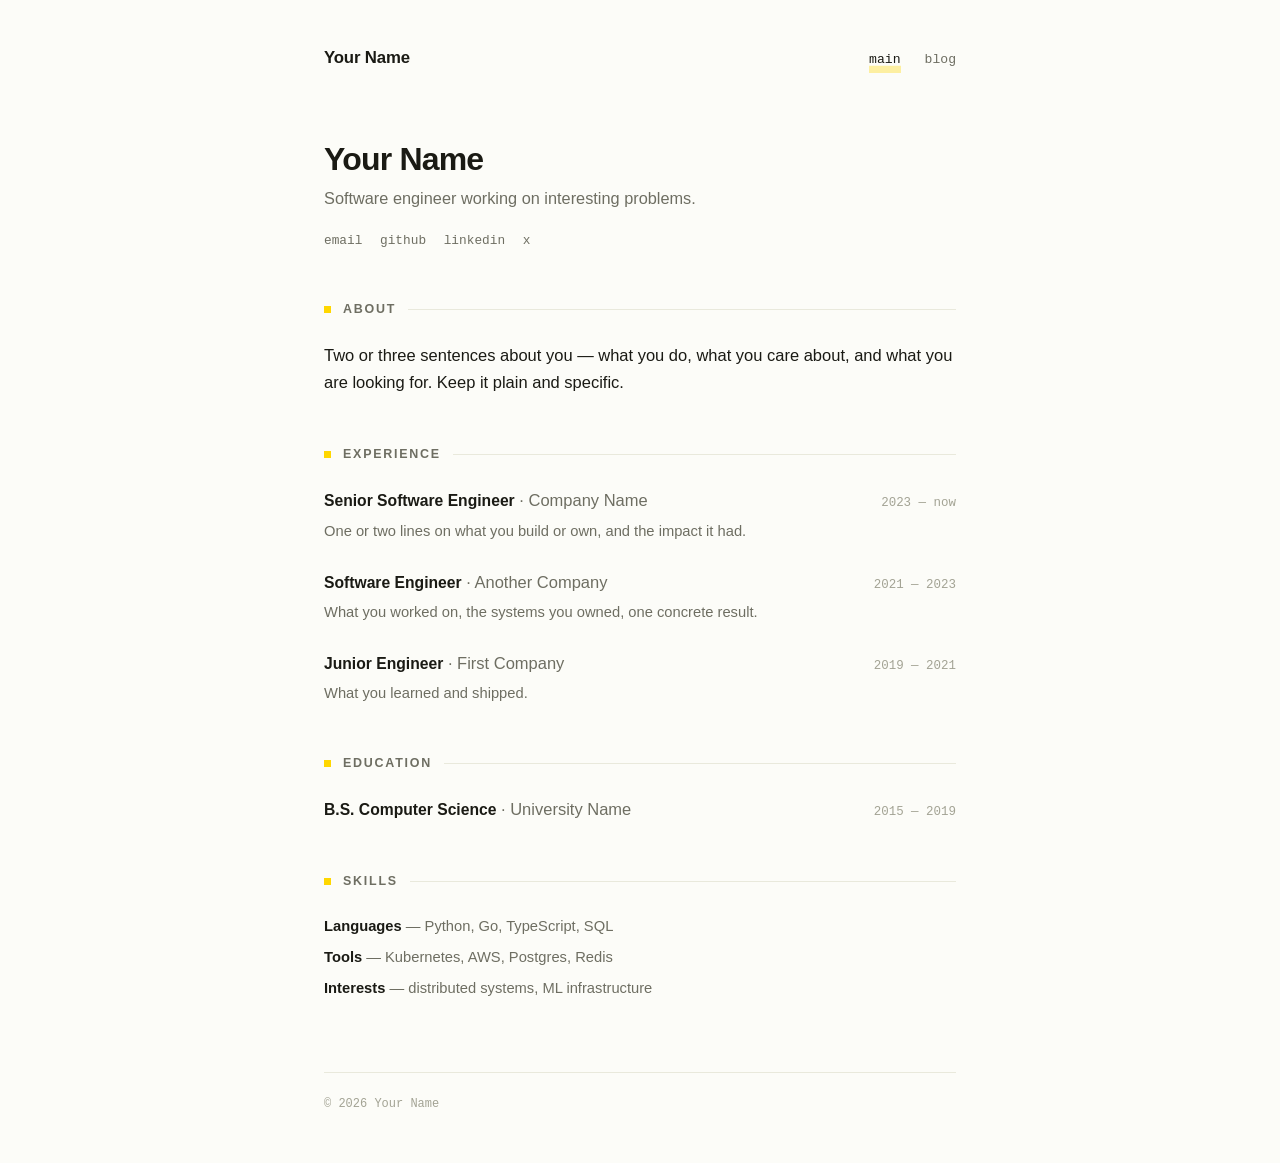
==== index.html @ 583d313d "Personal site: CV + blog + local dev terminal" ====
<!DOCTYPE html>
<!-- Generated from site.json by build.py — do not edit by hand.
     Use ./dev.sh (local dev terminal) or edit site.json + run: python3 build.py -->
<html lang="en">
<head>
  <meta charset="UTF-8">
  <meta name="viewport" content="width=device-width, initial-scale=1.0">
  <title>Your Name</title>
  <meta name="description" content="Your Name — Software engineer working on interesting problems.">
  <link rel="stylesheet" href="style.css">
  <link rel="icon" href="data:image/svg+xml,<svg xmlns='http://www.w3.org/2000/svg' viewBox='0 0 100 100'><rect width='100' height='100' fill='%23ffd700'/></svg>">
</head>
<body>
  <div class="container">

    <header class="site-header">
      <a class="site-name" href="index.html">Your Name</a>
      <nav class="site-nav">
        <a href="index.html" class="active">main</a>
        <a href="blog.html">blog</a>
      </nav>
    </header>

    <main>
      <div class="intro">
        <h1>Your Name</h1>
        <p class="tagline">Software engineer working on interesting problems.</p>
        <div class="contact">
          <a href="mailto:you@example.com">email</a>
          <a href="https://github.com/georgeghpage">github</a>
          <a href="https://linkedin.com/in/yourname">linkedin</a>
          <a href="https://x.com/yourname">x</a>
        </div>
      </div>

      <section>
        <h2 class="section-title">About</h2>
        <p>Two or three sentences about you — what you do, what you care about, and what you are looking for. Keep it plain and specific.</p>
      </section>

      <section>
        <h2 class="section-title">Experience</h2>

        <div class="entry">
          <div class="entry-head">
            <div>
              <span class="entry-title">Senior Software Engineer</span>
              <span class="entry-org">· Company Name</span>
            </div>
            <span class="entry-date">2023 — now</span>
          </div>
          <p>One or two lines on what you build or own, and the impact it had.</p>
        </div>

        <div class="entry">
          <div class="entry-head">
            <div>
              <span class="entry-title">Software Engineer</span>
              <span class="entry-org">· Another Company</span>
            </div>
            <span class="entry-date">2021 — 2023</span>
          </div>
          <p>What you worked on, the systems you owned, one concrete result.</p>
        </div>

        <div class="entry">
          <div class="entry-head">
            <div>
              <span class="entry-title">Junior Engineer</span>
              <span class="entry-org">· First Company</span>
            </div>
            <span class="entry-date">2019 — 2021</span>
          </div>
          <p>What you learned and shipped.</p>
        </div>
      </section>

      <section>
        <h2 class="section-title">Education</h2>

        <div class="entry">
          <div class="entry-head">
            <div>
              <span class="entry-title">B.S. Computer Science</span>
              <span class="entry-org">· University Name</span>
            </div>
            <span class="entry-date">2015 — 2019</span>
          </div>
        </div>
      </section>

      <section class="skills">
        <h2 class="section-title">Skills</h2>
        <p><strong>Languages</strong> — Python, Go, TypeScript, SQL</p>
        <p><strong>Tools</strong> — Kubernetes, AWS, Postgres, Redis</p>
        <p><strong>Interests</strong> — distributed systems, ML infrastructure</p>
      </section>
    </main>

    <footer class="site-footer">
      © 2026 Your Name
    </footer>

  </div>
</body>
</html>
---- style.css ----
/* ============================================================
   Single stylesheet for the whole site.
   Palette: warm paper white + Hermes gold (#ffd700).
   No JavaScript, no webfonts — system fonts only.
   ============================================================ */

:root {
  --bg: #fcfcf8;                 /* warm paper white */
  --ink: #1a1a14;                /* near-black text */
  --muted: #6e6e62;              /* secondary text */
  --faint: #a3a394;              /* dates, footer */
  --line: #e9e9dc;               /* hairlines */
  --accent: #ffd700;             /* hermes gold */
  --accent-soft: rgba(255, 215, 0, 0.35);
  --accent-ink: #8a6d00;         /* gold dark enough for text */
  --code-bg: #f5f5ea;
  --sans: -apple-system, BlinkMacSystemFont, "Segoe UI", Roboto,
          "Helvetica Neue", Arial, sans-serif;
  --mono: ui-monospace, "SF Mono", SFMono-Regular, Menlo, Consolas,
          "Liberation Mono", monospace;
}

*, *::before, *::after { box-sizing: border-box; }

body {
  margin: 0;
  background: var(--bg);
  color: var(--ink);
  font-family: var(--sans);
  font-size: 16.5px;
  line-height: 1.65;
  text-rendering: optimizeLegibility;
  -webkit-text-size-adjust: 100%;
}

::selection { background: var(--accent-soft); }

.container {
  max-width: 42rem;
  margin: 0 auto;
  padding: 0 1.25rem;
}

/* ---------- header / nav ---------- */

.site-header {
  display: flex;
  justify-content: space-between;
  align-items: baseline;
  padding: 2.75rem 0 1.75rem;
}

.site-name {
  font-weight: 650;
  font-size: 1.05rem;
  letter-spacing: -0.01em;
  color: var(--ink);
  text-decoration: none;
}

.site-nav { display: flex; gap: 1.5rem; }

.site-nav a {
  font-family: var(--mono);
  font-size: 0.82rem;
  color: var(--muted);
  text-decoration: none;
  padding-bottom: 2px;
}

.site-nav a:hover,
.site-nav a.active {
  color: var(--ink);
  box-shadow: inset 0 -0.55em 0 var(--accent-soft);
}

/* ---------- shared typography ---------- */

h1, h2, h3 { margin: 0; }

p { margin: 0 0 1rem; }

a {
  color: var(--ink);
  text-decoration-color: var(--faint);
  text-underline-offset: 3px;
}
a:hover { color: var(--accent-ink); text-decoration-color: var(--accent-ink); }

a:focus-visible {
  outline: 2px solid var(--accent-ink);
  outline-offset: 2px;
  border-radius: 2px;
}

/* ---------- cv page ---------- */

.intro { margin-top: 2.5rem; }

.intro h1 {
  font-size: 2rem;
  font-weight: 700;
  letter-spacing: -0.025em;
  line-height: 1.15;
}

.intro .tagline {
  margin-top: 0.5rem;
  color: var(--muted);
  font-size: 1.02rem;
}

.contact {
  margin-top: 1.1rem;
  display: flex;
  flex-wrap: wrap;
  gap: 0.35rem 1.1rem;
  font-family: var(--mono);
  font-size: 0.8rem;
}

.contact a { color: var(--muted); text-decoration: none; }
.contact a:hover { color: var(--ink); box-shadow: inset 0 -0.55em 0 var(--accent-soft); }

section { margin-top: 3rem; }

.section-title {
  display: flex;
  align-items: center;
  gap: 0.75rem;
  font-size: 0.78rem;
  font-weight: 600;
  text-transform: uppercase;
  letter-spacing: 0.14em;
  color: var(--muted);
  margin-bottom: 1.4rem;
}

.section-title::before {
  content: "";
  width: 7px;
  height: 7px;
  background: var(--accent);
  flex: none;
}

.section-title::after {
  content: "";
  flex: 1;
  height: 1px;
  background: var(--line);
}

.entry { margin-bottom: 1.6rem; }
.entry:last-child { margin-bottom: 0; }

.entry-head {
  display: flex;
  justify-content: space-between;
  align-items: baseline;
  gap: 1rem;
  flex-wrap: wrap;
}

.entry-title { font-weight: 600; font-size: 0.98rem; }
.entry-org { color: var(--muted); font-weight: 400; }

.entry-date {
  font-family: var(--mono);
  font-size: 0.78rem;
  color: var(--faint);
  white-space: nowrap;
}

.entry p {
  margin: 0.25rem 0 0;
  color: var(--muted);
  font-size: 0.92rem;
  max-width: 36rem;
}

.skills p { color: var(--muted); font-size: 0.92rem; margin-bottom: 0.4rem; }
.skills strong { color: var(--ink); font-weight: 600; }

/* ---------- blog index ---------- */

.post-list { list-style: none; margin: 0; padding: 0; }

.post-list li {
  display: flex;
  align-items: baseline;
  gap: 1.1rem;
  padding: 0.45rem 0;
}

.post-list time {
  font-family: var(--mono);
  font-size: 0.78rem;
  color: var(--faint);
  white-space: nowrap;
}

.post-list a { color: var(--ink); text-decoration: none; }
.post-list a:hover { box-shadow: inset 0 -0.55em 0 var(--accent-soft); }

/* ---------- blog post page ---------- */

.post-header { margin: 2.5rem 0 2.25rem; }

.post-header h1 {
  font-size: 1.65rem;
  font-weight: 700;
  letter-spacing: -0.02em;
  line-height: 1.25;
}

.post-header time {
  display: block;
  margin-top: 0.6rem;
  font-family: var(--mono);
  font-size: 0.78rem;
  color: var(--faint);
}

.post-body h2 { font-size: 1.15rem; font-weight: 650; margin: 2.25rem 0 0.75rem; }
.post-body h3 { font-size: 1rem; font-weight: 650; margin: 1.75rem 0 0.5rem; }
.post-body p { color: #3d3d34; }
.post-body ul, .post-body ol { padding-left: 1.4rem; margin: 0 0 1rem; color: #3d3d34; }
.post-body li { margin-bottom: 0.3rem; }

code {
  font-family: var(--mono);
  font-size: 0.85em;
  background: var(--code-bg);
  padding: 0.15em 0.35em;
  border-radius: 4px;
}

pre {
  background: var(--code-bg);
  padding: 0.9rem 1.1rem;
  border-radius: 6px;
  overflow-x: auto;
  font-size: 0.82rem;
  line-height: 1.55;
}
pre code { background: none; padding: 0; }

blockquote {
  margin: 0 0 1rem;
  padding: 0.1rem 0 0.1rem 1rem;
  border-left: 2px solid var(--accent);
  color: var(--muted);
}

hr { border: none; border-top: 1px solid var(--line); margin: 2.5rem 0; }

img { max-width: 100%; height: auto; }

/* ---------- footer ---------- */

.site-footer {
  margin-top: 4.5rem;
  padding: 1.4rem 0 3rem;
  border-top: 1px solid var(--line);
  font-family: var(--mono);
  font-size: 0.75rem;
  color: var(--faint);
}

/* ---------- print (one-page PDF of the cv) ---------- */

@media print {
  .site-nav, .site-footer { display: none; }
  body { font-size: 12pt; background: #fff; }
  .container { max-width: none; }
  a { color: inherit; text-decoration: none; }
  section { margin-top: 1.6rem; }
}
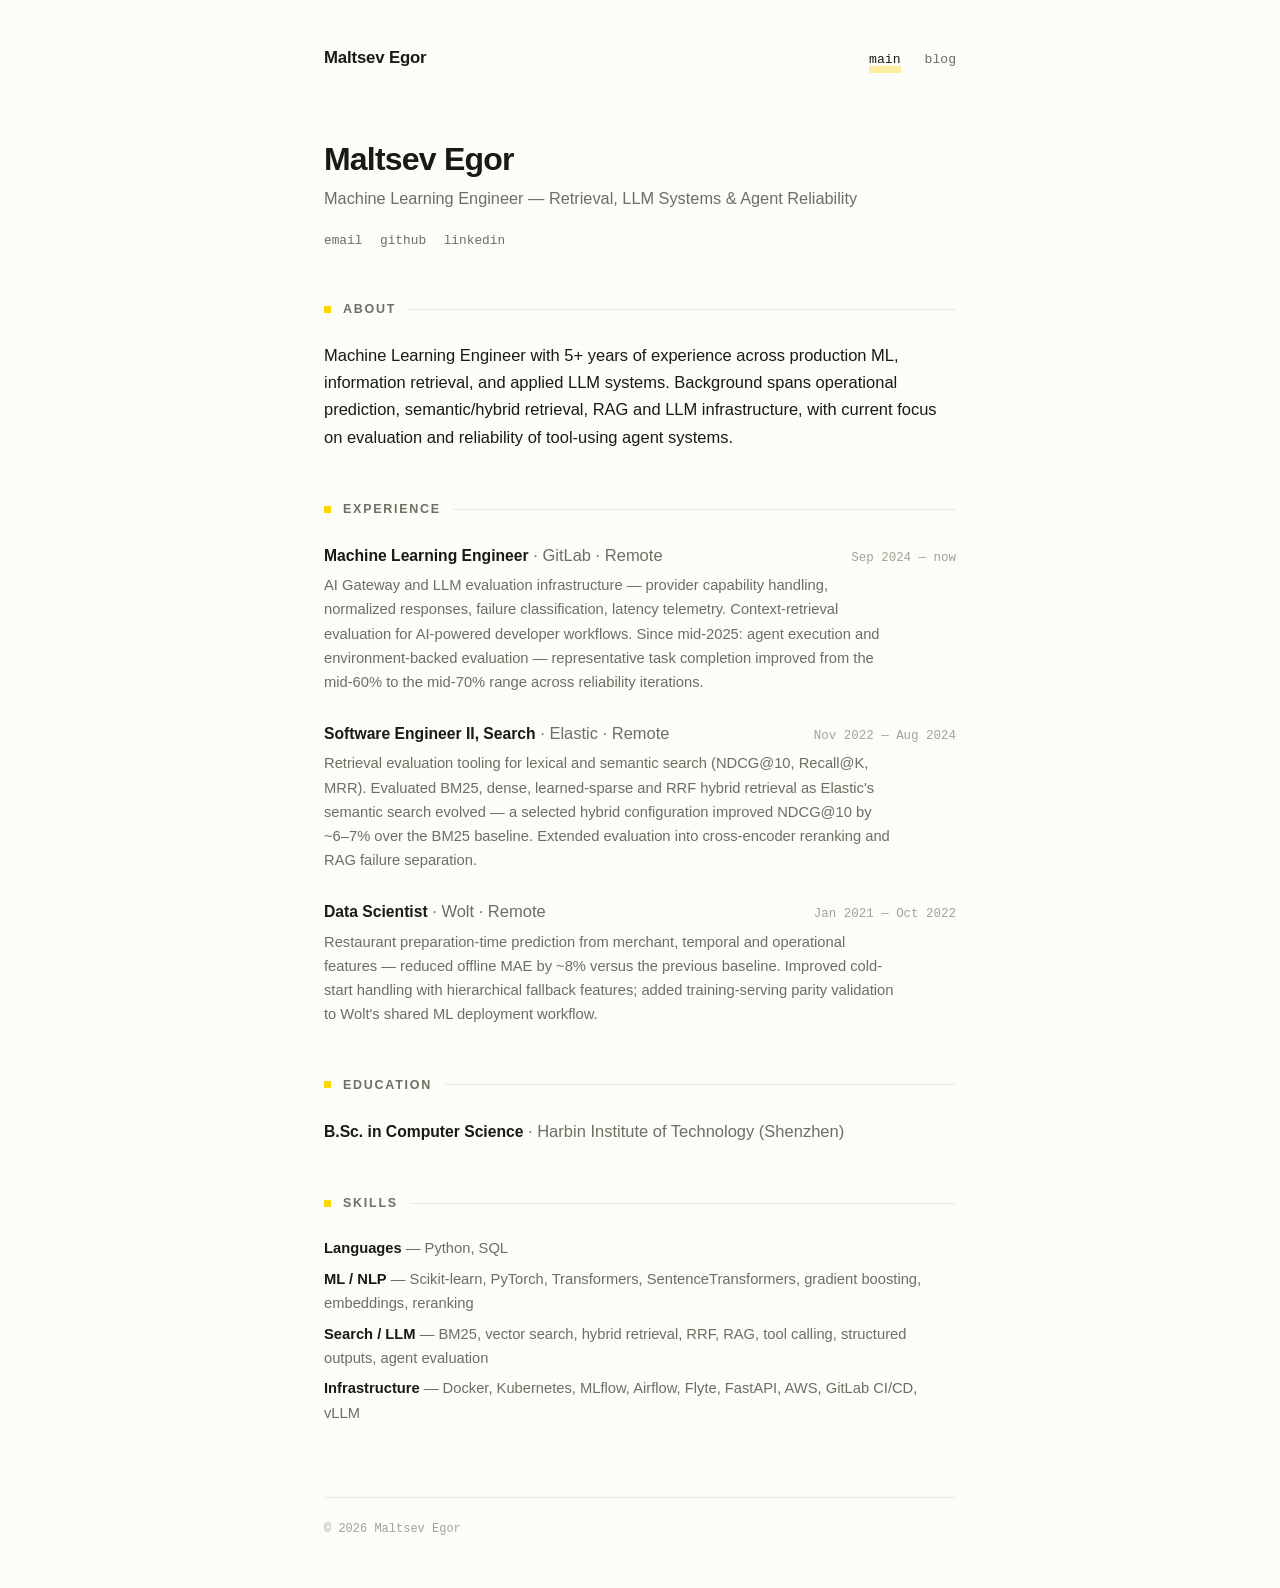
==== commit 1d232e81: "Fill CV from PDF (Maltsev Egor) + posts writing desk" ====
--- a/index.html
+++ b/index.html
@@ -5,8 +5,8 @@
 <head>
   <meta charset="UTF-8">
   <meta name="viewport" content="width=device-width, initial-scale=1.0">
-  <title>Your Name</title>
-  <meta name="description" content="Your Name — Software engineer working on interesting problems.">
+  <title>Maltsev Egor</title>
+  <meta name="description" content="Maltsev Egor — Machine Learning Engineer — Retrieval, LLM Systems &amp; Agent Reliability">
   <link rel="stylesheet" href="style.css">
   <link rel="icon" href="data:image/svg+xml,<svg xmlns='http://www.w3.org/2000/svg' viewBox='0 0 100 100'><rect width='100' height='100' fill='%23ffd700'/></svg>">
 </head>
@@ -14,7 +14,7 @@
   <div class="container">
 
     <header class="site-header">
-      <a class="site-name" href="index.html">Your Name</a>
+      <a class="site-name" href="index.html">Maltsev Egor</a>
       <nav class="site-nav">
         <a href="index.html" class="active">main</a>
         <a href="blog.html">blog</a>
@@ -23,19 +23,18 @@
 
     <main>
       <div class="intro">
-        <h1>Your Name</h1>
-        <p class="tagline">Software engineer working on interesting problems.</p>
+        <h1>Maltsev Egor</h1>
+        <p class="tagline">Machine Learning Engineer — Retrieval, LLM Systems &amp; Agent Reliability</p>
         <div class="contact">
-          <a href="mailto:you@example.com">email</a>
+          <a href="mailto:maltsev.work@yahoo.com">email</a>
           <a href="https://github.com/georgeghpage">github</a>
-          <a href="https://linkedin.com/in/yourname">linkedin</a>
-          <a href="https://x.com/yourname">x</a>
+          <a href="https://www.linkedin.com/in/georgemaltsev">linkedin</a>
         </div>
       </div>
 
       <section>
         <h2 class="section-title">About</h2>
-        <p>Two or three sentences about you — what you do, what you care about, and what you are looking for. Keep it plain and specific.</p>
+        <p>Machine Learning Engineer with 5+ years of experience across production ML, information retrieval, and applied LLM systems. Background spans operational prediction, semantic/hybrid retrieval, RAG and LLM infrastructure, with current focus on evaluation and reliability of tool-using agent systems.</p>
       </section>
 
       <section>
@@ -44,34 +43,34 @@
         <div class="entry">
           <div class="entry-head">
             <div>
-              <span class="entry-title">Senior Software Engineer</span>
-              <span class="entry-org">· Company Name</span>
+              <span class="entry-title">Machine Learning Engineer</span>
+              <span class="entry-org">· GitLab · Remote</span>
             </div>
-            <span class="entry-date">2023 — now</span>
+            <span class="entry-date">Sep 2024 — now</span>
           </div>
-          <p>One or two lines on what you build or own, and the impact it had.</p>
+          <p>AI Gateway and LLM evaluation infrastructure — provider capability handling, normalized responses, failure classification, latency telemetry. Context-retrieval evaluation for AI-powered developer workflows. Since mid-2025: agent execution and environment-backed evaluation — representative task completion improved from the mid-60% to the mid-70% range across reliability iterations.</p>
         </div>
 
         <div class="entry">
           <div class="entry-head">
             <div>
-              <span class="entry-title">Software Engineer</span>
-              <span class="entry-org">· Another Company</span>
+              <span class="entry-title">Software Engineer II, Search</span>
+              <span class="entry-org">· Elastic · Remote</span>
             </div>
-            <span class="entry-date">2021 — 2023</span>
+            <span class="entry-date">Nov 2022 — Aug 2024</span>
           </div>
-          <p>What you worked on, the systems you owned, one concrete result.</p>
+          <p>Retrieval evaluation tooling for lexical and semantic search (NDCG@10, Recall@K, MRR). Evaluated BM25, dense, learned-sparse and RRF hybrid retrieval as Elastic&#x27;s semantic search evolved — a selected hybrid configuration improved NDCG@10 by ~6–7% over the BM25 baseline. Extended evaluation into cross-encoder reranking and RAG failure separation.</p>
         </div>
 
         <div class="entry">
           <div class="entry-head">
             <div>
-              <span class="entry-title">Junior Engineer</span>
-              <span class="entry-org">· First Company</span>
+              <span class="entry-title">Data Scientist</span>
+              <span class="entry-org">· Wolt · Remote</span>
             </div>
-            <span class="entry-date">2019 — 2021</span>
+            <span class="entry-date">Jan 2021 — Oct 2022</span>
           </div>
-          <p>What you learned and shipped.</p>
+          <p>Restaurant preparation-time prediction from merchant, temporal and operational features — reduced offline MAE by ~8% versus the previous baseline. Improved cold-start handling with hierarchical fallback features; added training-serving parity validation to Wolt&#x27;s shared ML deployment workflow.</p>
         </div>
       </section>
 
@@ -81,24 +80,25 @@
         <div class="entry">
           <div class="entry-head">
             <div>
-              <span class="entry-title">B.S. Computer Science</span>
-              <span class="entry-org">· University Name</span>
+              <span class="entry-title">B.Sc. in Computer Science</span>
+              <span class="entry-org">· Harbin Institute of Technology (Shenzhen)</span>
             </div>
-            <span class="entry-date">2015 — 2019</span>
+            <span class="entry-date"></span>
           </div>
         </div>
       </section>
 
       <section class="skills">
         <h2 class="section-title">Skills</h2>
-        <p><strong>Languages</strong> — Python, Go, TypeScript, SQL</p>
-        <p><strong>Tools</strong> — Kubernetes, AWS, Postgres, Redis</p>
-        <p><strong>Interests</strong> — distributed systems, ML infrastructure</p>
+        <p><strong>Languages</strong> — Python, SQL</p>
+        <p><strong>ML / NLP</strong> — Scikit-learn, PyTorch, Transformers, SentenceTransformers, gradient boosting, embeddings, reranking</p>
+        <p><strong>Search / LLM</strong> — BM25, vector search, hybrid retrieval, RRF, RAG, tool calling, structured outputs, agent evaluation</p>
+        <p><strong>Infrastructure</strong> — Docker, Kubernetes, MLflow, Airflow, Flyte, FastAPI, AWS, GitLab CI/CD, vLLM</p>
       </section>
     </main>
 
     <footer class="site-footer">
-      © 2026 Your Name
+      © 2026 Maltsev Egor
     </footer>
 
   </div>
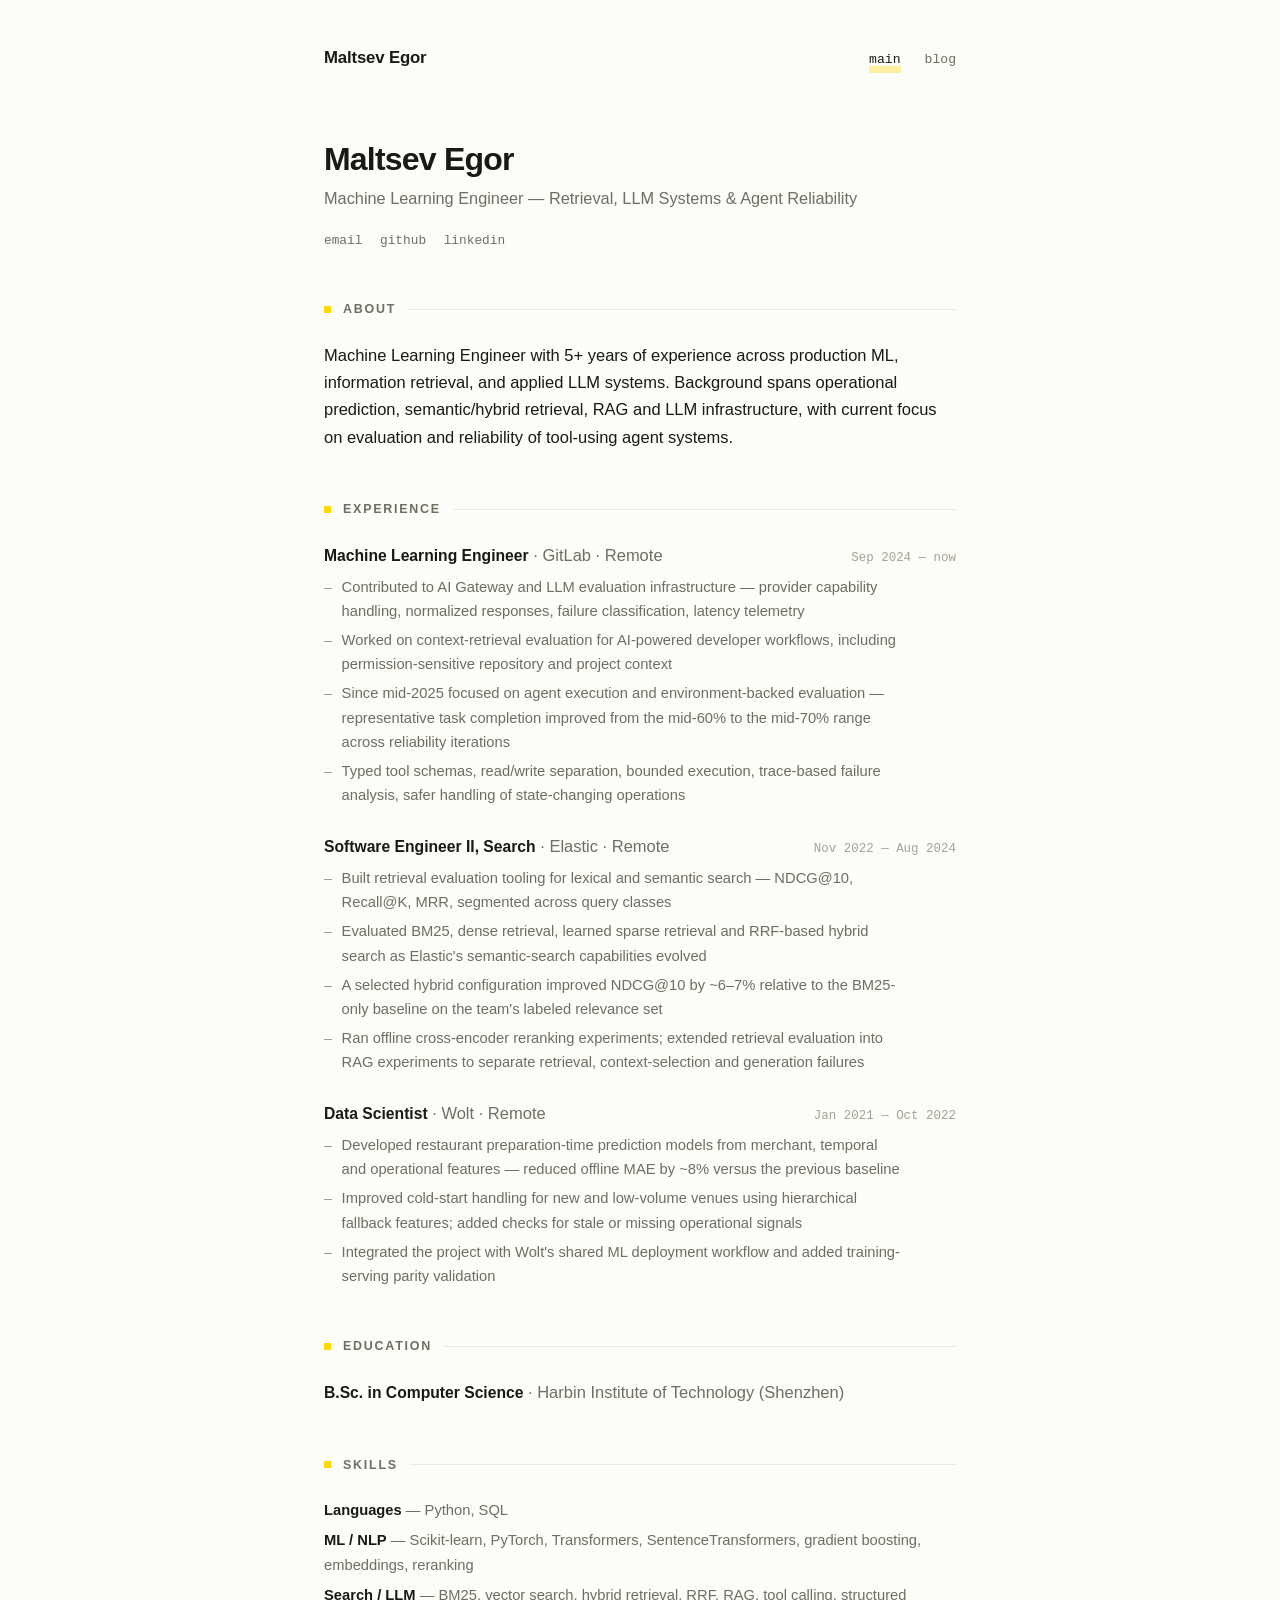
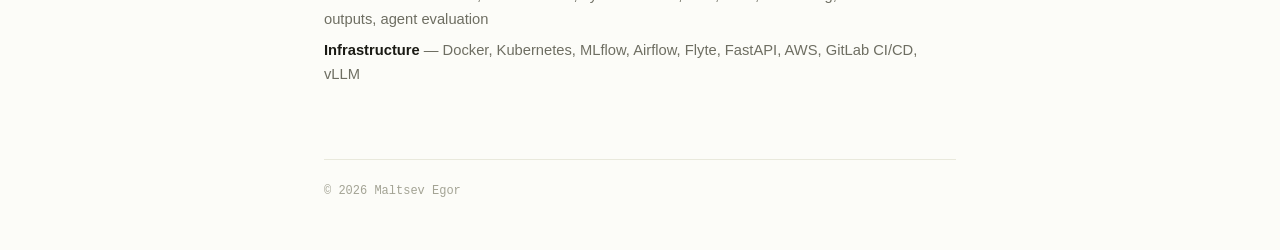
==== commit 9e97d537: "Role descriptions as bullet points" ====
--- a/index.html
+++ b/index.html
@@ -48,7 +48,12 @@
             </div>
             <span class="entry-date">Sep 2024 — now</span>
           </div>
-          <p>AI Gateway and LLM evaluation infrastructure — provider capability handling, normalized responses, failure classification, latency telemetry. Context-retrieval evaluation for AI-powered developer workflows. Since mid-2025: agent execution and environment-backed evaluation — representative task completion improved from the mid-60% to the mid-70% range across reliability iterations.</p>
+          <ul class="entry-points">
+            <li>Contributed to AI Gateway and LLM evaluation infrastructure — provider capability handling, normalized responses, failure classification, latency telemetry</li>
+            <li>Worked on context-retrieval evaluation for AI-powered developer workflows, including permission-sensitive repository and project context</li>
+            <li>Since mid-2025 focused on agent execution and environment-backed evaluation — representative task completion improved from the mid-60% to the mid-70% range across reliability iterations</li>
+            <li>Typed tool schemas, read/write separation, bounded execution, trace-based failure analysis, safer handling of state-changing operations</li>
+          </ul>
         </div>
 
         <div class="entry">
@@ -59,7 +64,12 @@
             </div>
             <span class="entry-date">Nov 2022 — Aug 2024</span>
           </div>
-          <p>Retrieval evaluation tooling for lexical and semantic search (NDCG@10, Recall@K, MRR). Evaluated BM25, dense, learned-sparse and RRF hybrid retrieval as Elastic&#x27;s semantic search evolved — a selected hybrid configuration improved NDCG@10 by ~6–7% over the BM25 baseline. Extended evaluation into cross-encoder reranking and RAG failure separation.</p>
+          <ul class="entry-points">
+            <li>Built retrieval evaluation tooling for lexical and semantic search — NDCG@10, Recall@K, MRR, segmented across query classes</li>
+            <li>Evaluated BM25, dense retrieval, learned sparse retrieval and RRF-based hybrid search as Elastic&#x27;s semantic-search capabilities evolved</li>
+            <li>A selected hybrid configuration improved NDCG@10 by ~6–7% relative to the BM25-only baseline on the team&#x27;s labeled relevance set</li>
+            <li>Ran offline cross-encoder reranking experiments; extended retrieval evaluation into RAG experiments to separate retrieval, context-selection and generation failures</li>
+          </ul>
         </div>
 
         <div class="entry">
@@ -70,7 +80,11 @@
             </div>
             <span class="entry-date">Jan 2021 — Oct 2022</span>
           </div>
-          <p>Restaurant preparation-time prediction from merchant, temporal and operational features — reduced offline MAE by ~8% versus the previous baseline. Improved cold-start handling with hierarchical fallback features; added training-serving parity validation to Wolt&#x27;s shared ML deployment workflow.</p>
+          <ul class="entry-points">
+            <li>Developed restaurant preparation-time prediction models from merchant, temporal and operational features — reduced offline MAE by ~8% versus the previous baseline</li>
+            <li>Improved cold-start handling for new and low-volume venues using hierarchical fallback features; added checks for stale or missing operational signals</li>
+            <li>Integrated the project with Wolt&#x27;s shared ML deployment workflow and added training-serving parity validation</li>
+          </ul>
         </div>
       </section>
 
--- a/style.css
+++ b/style.css
@@ -179,6 +179,28 @@
   max-width: 36rem;
 }
 
+.entry-points {
+  margin: 0.35rem 0 0;
+  padding: 0;
+  list-style: none;
+  color: var(--muted);
+  font-size: 0.92rem;
+  max-width: 36rem;
+}
+
+.entry-points li {
+  position: relative;
+  padding-left: 1.1rem;
+  margin-bottom: 0.3rem;
+}
+
+.entry-points li::before {
+  content: "–";
+  position: absolute;
+  left: 0;
+  color: var(--faint);
+}
+
 .skills p { color: var(--muted); font-size: 0.92rem; margin-bottom: 0.4rem; }
 .skills strong { color: var(--ink); font-weight: 600; }
 
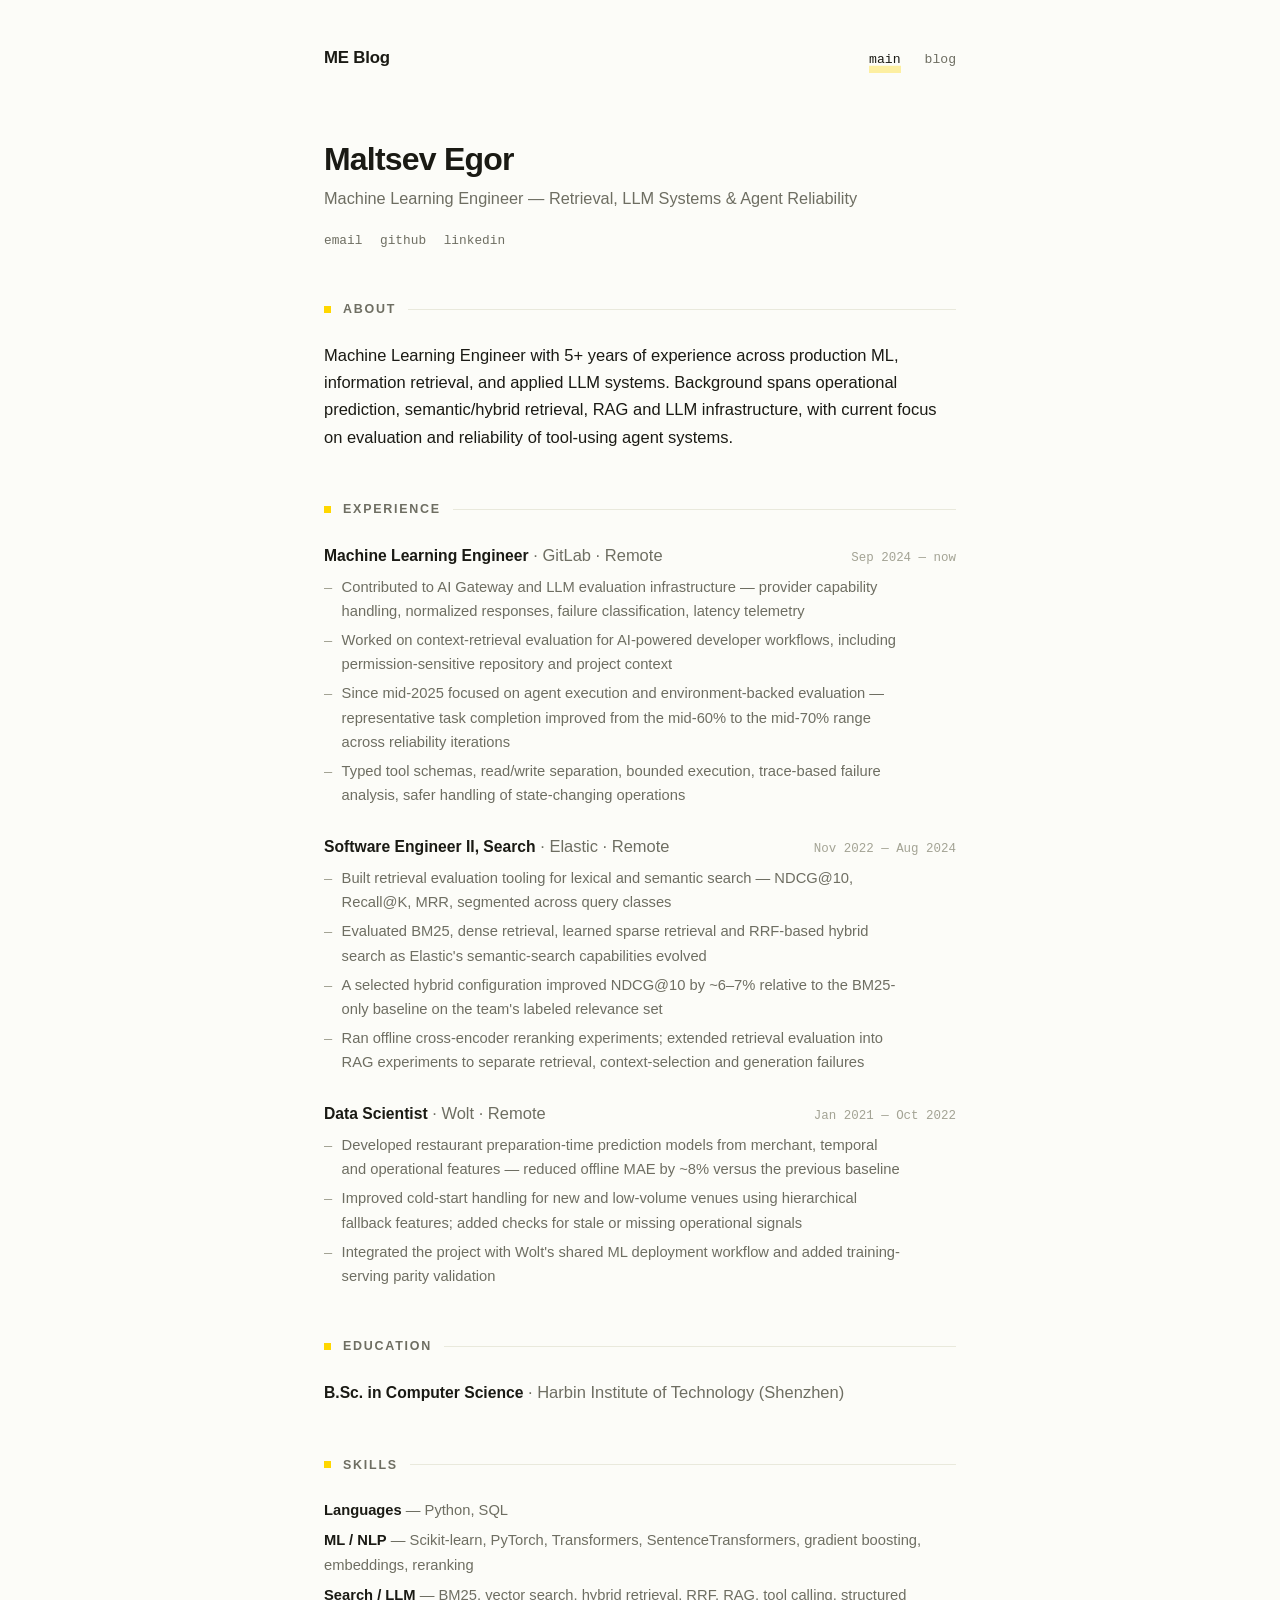
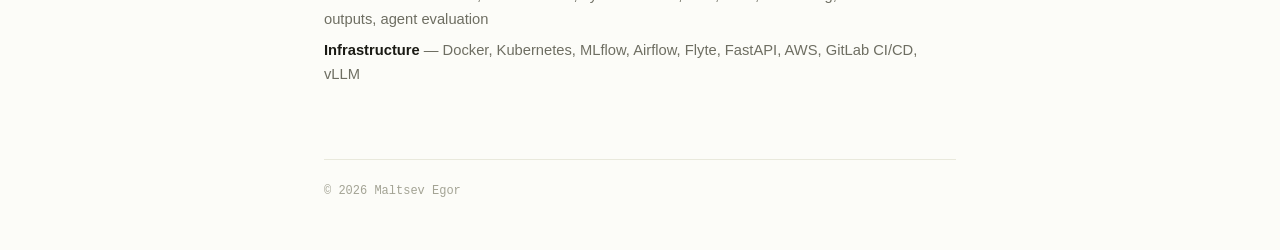
==== commit 2525ac5e: "mini update" ====
--- a/index.html
+++ b/index.html
@@ -14,7 +14,7 @@
   <div class="container">
 
     <header class="site-header">
-      <a class="site-name" href="index.html">Maltsev Egor</a>
+      <a class="site-name" href="index.html">ME Blog</a>
       <nav class="site-nav">
         <a href="index.html" class="active">main</a>
         <a href="blog.html">blog</a>
